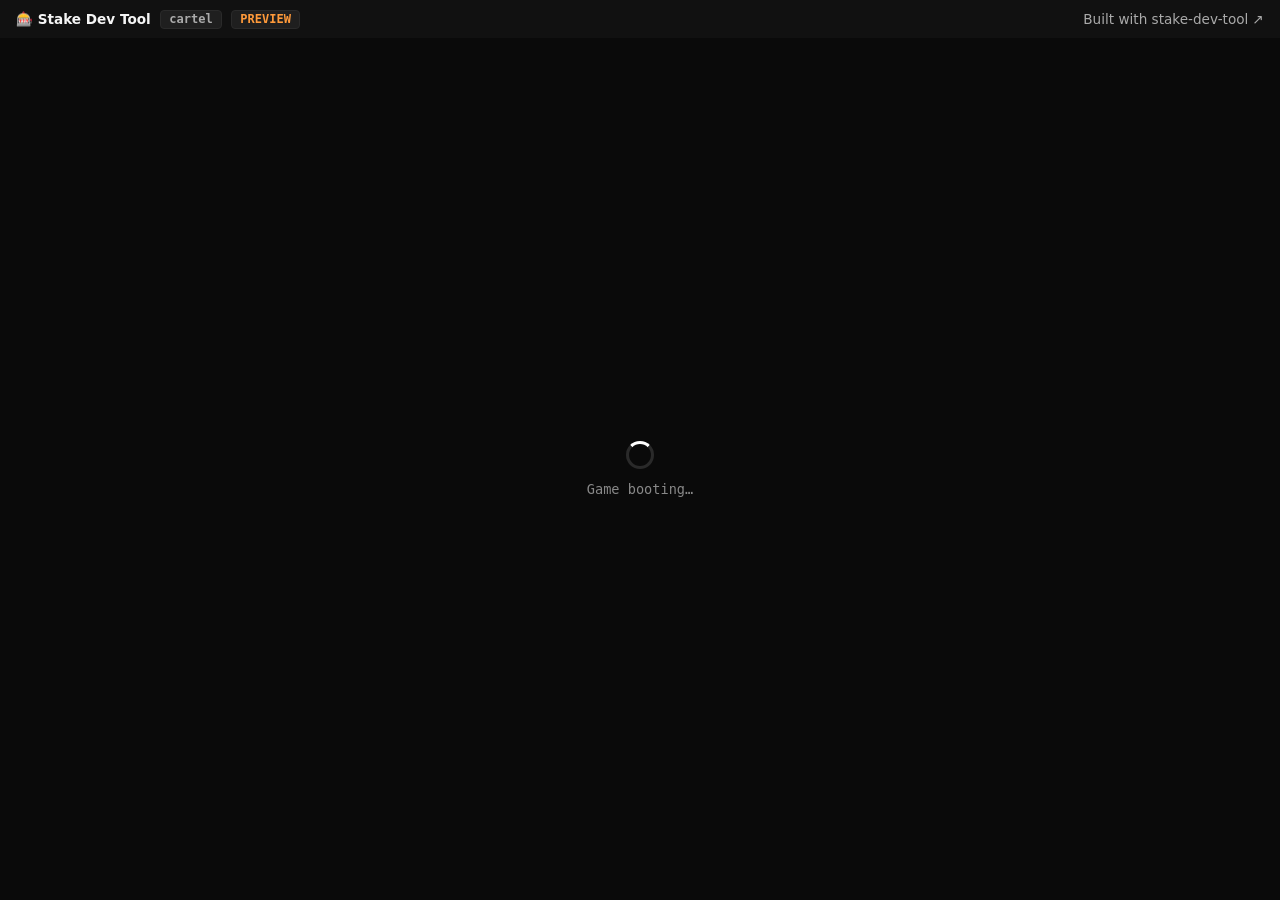
==== index.html @ 65395bf3 "Publish Narco State Reckoning live preview" ====
<!doctype html>
<html lang="en">
  <head>
    <meta charset="utf-8" />
    <meta name="viewport" content="width=device-width, initial-scale=1" />
    <title>Stake Dev Tool — Preview</title>
    <style>
      :root {
        color-scheme: dark;
      }
      * {
        box-sizing: border-box;
      }
      html,
      body {
        margin: 0;
        padding: 0;
        height: 100%;
        background: #0a0a0a;
        color: #f5f5f5;
        font-family: ui-sans-serif, system-ui, sans-serif;
      }
      .topbar {
        display: flex;
        align-items: center;
        justify-content: space-between;
        padding: 0.6rem 1rem;
        background: #111;
        border-bottom: 1px solid #222;
        font-size: 0.85rem;
      }
      .topbar .brand {
        display: flex;
        align-items: center;
        gap: 0.6rem;
        font-weight: 600;
      }
      .topbar .badge {
        background: #1f1f1f;
        border: 1px solid #2a2a2a;
        border-radius: 4px;
        padding: 0.1rem 0.5rem;
        font-family: ui-monospace, SFMono-Regular, monospace;
        font-size: 0.75rem;
        color: #aaa;
      }
      .topbar a {
        color: #aaa;
        text-decoration: none;
      }
      .topbar a:hover {
        color: #fff;
      }
      .stage {
        position: fixed;
        inset: 38px 0 0 0;
        display: flex;
        align-items: center;
        justify-content: center;
        background: #000;
      }
      iframe.game {
        width: 100%;
        height: 100%;
        border: 0;
        background: #000;
      }
      .splash {
        position: absolute;
        inset: 0;
        display: flex;
        flex-direction: column;
        align-items: center;
        justify-content: center;
        gap: 0.7rem;
        background: #0a0a0a;
        transition: opacity 0.4s ease;
      }
      .splash.gone {
        opacity: 0;
        pointer-events: none;
      }
      .splash .spinner {
        width: 28px;
        height: 28px;
        border-radius: 50%;
        border: 3px solid #2a2a2a;
        border-top-color: #fff;
        animation: spin 0.9s linear infinite;
      }
      @keyframes spin {
        to {
          transform: rotate(360deg);
        }
      }
      .splash .step {
        color: #888;
        font-size: 0.85rem;
        font-family: ui-monospace, SFMono-Regular, monospace;
      }
      .splash .err {
        color: #ff6b6b;
        max-width: 600px;
        padding: 1rem;
        background: #1a0e0e;
        border: 1px solid #3a1a1a;
        border-radius: 6px;
        font-family: ui-monospace, SFMono-Regular, monospace;
        font-size: 0.78rem;
        white-space: pre-wrap;
      }
    </style>
  </head>
  <body>
    <div class="topbar">
      <div class="brand">
        <span>🎰 Stake Dev Tool</span>
        <span class="badge" id="badge-game">…</span>
        <span class="badge" style="color: #ff9a3a">PREVIEW</span>
      </div>
      <a href="https://github.com/Stake-Dev-Tool/stake-dev-tool" target="_blank" rel="noopener">
        Built with stake-dev-tool ↗
      </a>
    </div>
    <div class="stage">
      <iframe class="game" id="game-frame" sandbox="allow-scripts allow-same-origin"></iframe>
      <div class="splash" id="splash">
        <div class="spinner"></div>
        <div class="step" id="splash-step">Booting WASM engine…</div>
      </div>
    </div>
    <script type="module" src="./runtime.js"></script>
  </body>
</html>
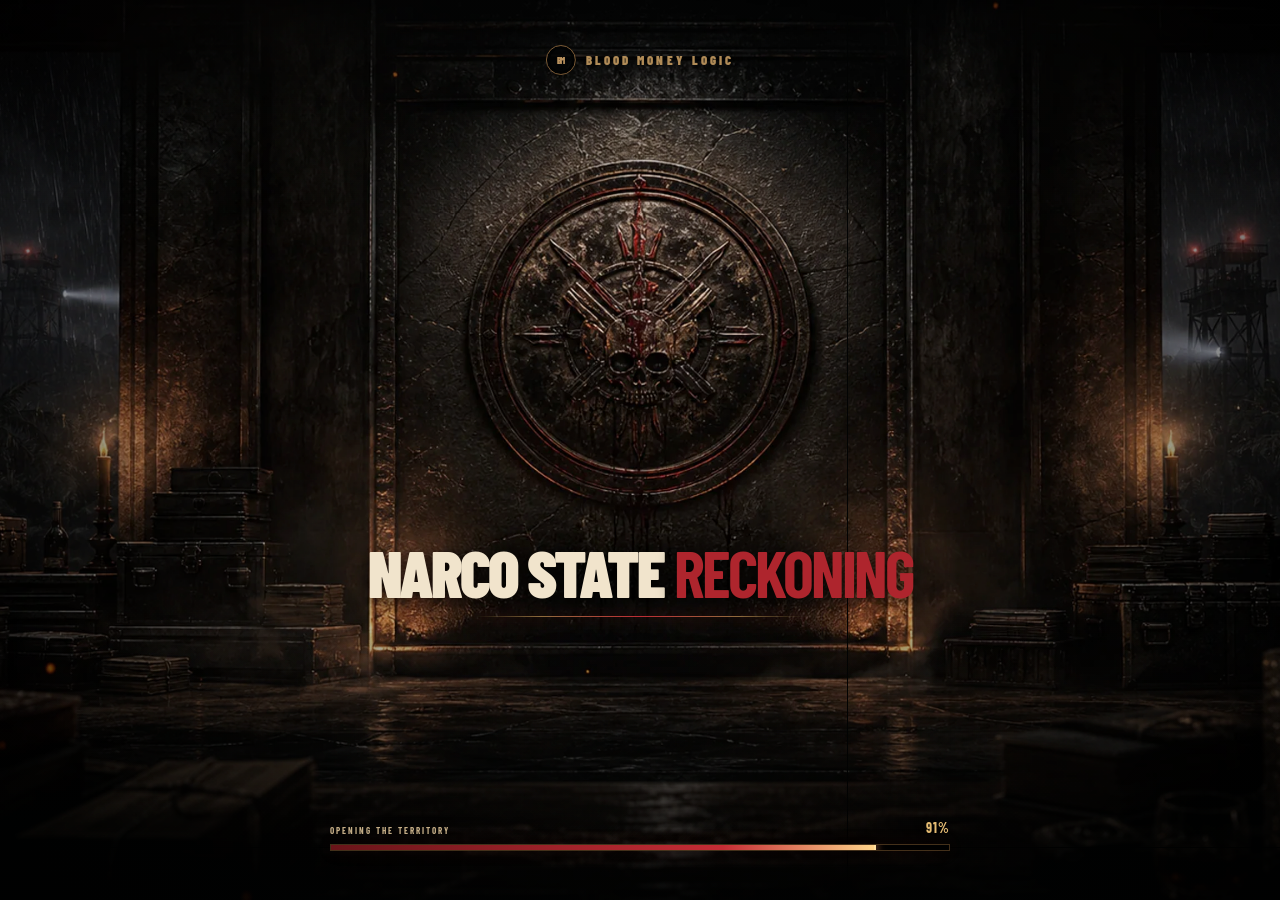
==== commit 53fef671: "Rebuild responsive Blood Money Logic HUD" ====
--- a/index.html
+++ b/index.html
@@ -21,7 +21,7 @@
         font-family: ui-sans-serif, system-ui, sans-serif;
       }
       .topbar {
-        display: flex;
+        display: none;
         align-items: center;
         justify-content: space-between;
         padding: 0.6rem 1rem;
@@ -53,7 +53,7 @@
       }
       .stage {
         position: fixed;
-        inset: 38px 0 0 0;
+        inset: 0;
         display: flex;
         align-items: center;
         justify-content: center;
